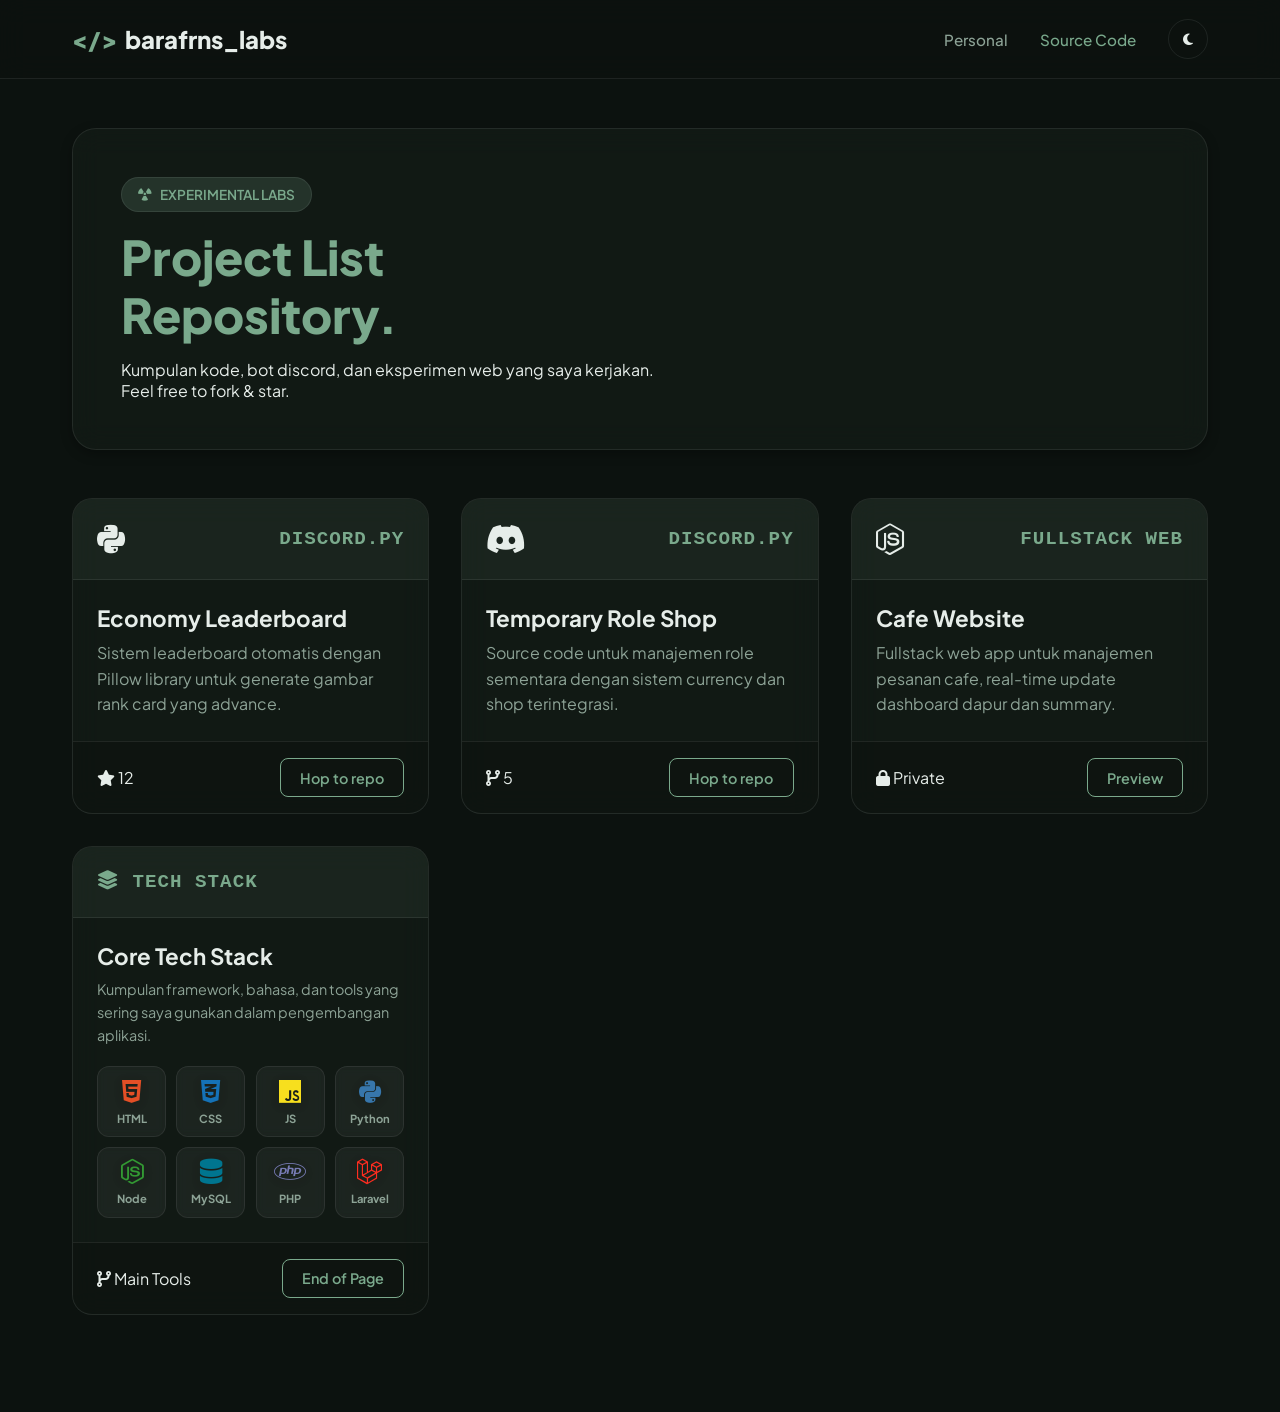
==== projects.html @ 6649ecc7 "update" ====
<!DOCTYPE html>
<html lang="en" data-theme="hulk">
<head>
    <meta charset="UTF-8">
    <meta name="viewport" content="width=device-width, initial-scale=1.0">
    <title>Projects | Barafrns</title>
    <link href="https://unpkg.com/aos@2.3.1/dist/aos.css" rel="stylesheet">
    <link href="https://cdnjs.cloudflare.com/ajax/libs/font-awesome/6.4.0/css/all.min.css" rel="stylesheet">
    <link href="https://fonts.googleapis.com/css2?family=Plus+Jakarta+Sans:wght@300;500;700;800&display=swap" rel="stylesheet">
    <link rel="stylesheet" href="./style.css">
</head>
<body>
    <div class="cursor-dot" data-cursor-dot></div>
    <div class="cursor-outline" data-cursor-outline></div>

    <nav id="navbar">
        <div class="nav-container">
            <a href="index.html" class="logo"><span class="logo-symbol">&lt;/&gt;</span> barafrns_labs</a>
            
            <div class="nav-right" id="nav-menu">
                <ul id="nav-links">
                    <li><a href="index.html" class="nav-link">Personal</a></li>
                    <li><a href="projects.html" class="nav-link active">Source Code</a></li>
                </ul>
                <button id="theme-toggle" class="theme-btn" aria-label="Toggle Theme" title="Ubah Tema">
                    <i class="fas fa-moon"></i>
                </button>
            </div>

            <button id="hamburger" aria-label="Menu">
                <i class="fas fa-bars"></i>
            </button>
        </div>
    </nav>

    <main>
        <section class="section projects-hero">
            <div class="project-header" data-aos="fade-down">
                <div class="status-badge hulk-badge">
                    <i class="fas fa-radiation"></i> EXPERIMENTAL LABS
                </div>
                <h1 class="hulk-title">Project List<br>Repository.</h1>
                <p>Kumpulan kode, bot discord, dan eksperimen web yang saya kerjakan. <br>Feel free to fork & star.</p>
            </div>

            <div class="code-grid">
                <div class="code-card" data-aos="fade-up" data-aos-delay="100">
                    <div class="code-header">
                        <i class="fab fa-python fa-2x"></i>
                        <span class="code-lang">DISCORD.PY</span>
                    </div>
                    <div class="code-body">
                        <h3>Economy Leaderboard</h3>
                        <p>Sistem leaderboard otomatis dengan Pillow library untuk generate gambar rank card yang advance.</p>
                    </div>
                    <div class="code-footer">
                        <span><i class="fas fa-star"></i> 12</span>
                        <a href="https://github.com/tfbarrr/Economy-leaderboard" class="btn-code">Hop to repo</a>
                    </div>
                </div>

                <div class="code-card" data-aos="fade-up" data-aos-delay="200">
                    <div class="code-header">
                        <i class="fab fa-discord fa-2x"></i>
                        <span class="code-lang">DISCORD.PY</span>
                    </div>
                    <div class="code-body">
                        <h3>Temporary Role Shop</h3>
                        <p>Source code untuk manajemen role sementara dengan sistem currency dan shop terintegrasi.</p>
                    </div>
                    <div class="code-footer">
                        <span><i class="fas fa-code-branch"></i> 5</span>
                        <a href="https://github.com/tfbarrr/Temprole-shop" class="btn-code">Hop to repo</a>
                    </div>
                </div>

                <div class="code-card" data-aos="fade-up" data-aos-delay="300">
                    <div class="code-header">
                        <i class="fab fa-node-js fa-2x"></i>
                        <span class="code-lang">FULLSTACK WEB</span>
                    </div>
                    <div class="code-body">
                        <h3>Cafe Website</h3>
                        <p>Fullstack web app untuk manajemen pesanan cafe, real-time update dashboard dapur dan summary.</p>
                    </div>
                    <div class="code-footer">
                        <span><i class="fas fa-lock"></i> Private</span>
                        <a href="https://staco.biz.id" class="btn-code">Preview</a>
                    </div>
                </div>

                <div class="code-card" data-aos="fade-up" data-aos-delay="400">
                    <div class="code-header">
                        <span class="code-lang"><i class="fas fa-layer-group"></i> TECH STACK</span>
                    </div>
                    <div class="code-body">
                        <h3>Core Tech Stack</h3>
                        <p style="font-size: 0.9rem; margin-bottom: 1.2rem;">Kumpulan framework, bahasa, dan tools yang sering saya gunakan dalam pengembangan aplikasi.</p>
                        
                        <div class="tech-grid">
                            <div class="tech-box" title="HTML5">
                                <i class="fab fa-html5" style="color: #e34f26;"></i>
                                <span>HTML</span>
                            </div>
                            <div class="tech-box" title="CSS3">
                                <i class="fab fa-css3-alt" style="color: #1572b6;"></i>
                                <span>CSS</span>
                            </div>
                            <div class="tech-box" title="JavaScript">
                                <i class="fab fa-js" style="color: #f7df1e;"></i>
                                <span>JS</span>
                            </div>
                            <div class="tech-box" title="Python">
                                <i class="fab fa-python" style="color: #3776ab;"></i>
                                <span>Python</span>
                            </div>
                            <div class="tech-box" title="Node.js">
                                <i class="fab fa-node-js" style="color: #339933;"></i>
                                <span>Node</span>
                            </div>
                            <div class="tech-box" title="MySQL">
                                <i class="fas fa-database" style="color: #00758f;"></i>
                                <span>MySQL</span>
                            </div>
                            <div class="tech-box" title="PHP">
                                <i class="fab fa-php" style="color: #777bb4;"></i>
                                <span>PHP</span>
                            </div>
                            <div class="tech-box" title="Laravel">
                                <i class="fab fa-laravel" style="color: #ff2d20;"></i>
                                <span>Laravel</span>
                            </div>
                        </div>
                    </div>
                    <div class="code-footer">
                        <span><i class="fas fa-code-branch"></i> Main Tools</span>
                        <a href="#" class="btn-code">End of Page</a>
                    </div>
                </div>
            </div>
        </section>
    </main>

    <script src="https://unpkg.com/aos@2.3.1/dist/aos.js"></script>
    <script src="./script.js"></script>
</body>
</html>
---- style.css ----
/* =========================================
   1. VARIABLES & THEMES (CALM NATURE & GLASS)
   ========================================= */
:root {
    --font-main: 'Plus Jakarta Sans', sans-serif;

    /* CALM NATURE LIGHT THEME */
    --bg-color: #f3f6f4; 
    --card-bg: rgba(255, 255, 255, 0.45); /* Glass Base */
    --nav-bg-top: rgba(243, 246, 244, 0.7);
    --nav-bg-scroll: rgba(255, 255, 255, 0.6);
    --text-primary: #24332c; 
    --text-secondary: #5a7065; 
    --accent-color: #4a7c60; /* Soft Leaf Green */
    --accent-hover: #375e48;
    --border-color: rgba(74, 124, 96, 0.18); 
    --cursor-hover-bg: rgba(74, 124, 96, 0.12);
    --shadow-sm: 0 4px 12px rgba(36, 51, 44, 0.04);
    --shadow-md: 0 12px 24px rgba(36, 51, 44, 0.08);
    --glass-blur: blur(14px);
}

/* DARK THEME (DEEP FOREST NIGHT) */
[data-theme="dark"] {
    --bg-color: #0c120f; 
    --card-bg: rgba(22, 32, 27, 0.55); /* Dark Glass */
    --nav-bg-top: rgba(12, 18, 15, 0.75);
    --nav-bg-scroll: rgba(22, 32, 27, 0.65);
    --text-primary: #e6ede9; 
    --text-secondary: #8da396; 
    --accent-color: #7aa98c; /* Sage Pastel */
    --accent-hover: #9bc2aa;
    --border-color: rgba(255, 255, 255, 0.08);
    --cursor-hover-bg: rgba(122, 169, 140, 0.15);
    --shadow-sm: 0 4px 12px rgba(0, 0, 0, 0.3);
    --shadow-md: 0 12px 24px rgba(0, 0, 0, 0.45);
}

/* EXPERIMENTAL MOSS THEME (PENGGANTI HULK) */
[data-theme="hulk"] {
    --bg-color: #060b08; 
    --card-bg: rgba(14, 26, 20, 0.5); 
    --nav-bg-top: rgba(6, 11, 8, 0.75);
    --nav-bg-scroll: rgba(14, 26, 20, 0.6);
    --text-primary: #d2e3d8;
    --text-secondary: #7fa18d;
    --accent-color: #96cfab; /* Emerald Mist */
    --accent-hover: #b4dfc4;
    --border-color: rgba(150, 207, 171, 0.15);
    --cursor-hover-bg: rgba(150, 207, 171, 0.15);
    --shadow-sm: 0 0 15px rgba(150, 207, 171, 0.08);
    --shadow-md: 0 0 30px rgba(150, 207, 171, 0.15);
}

/* =========================================
   2. RESET & BASE STYLES
   ========================================= */
* { margin: 0; padding: 0; box-sizing: border-box; cursor: none !important; }

html { scroll-behavior: smooth; }

body {
    background-color: var(--bg-color);
    color: var(--text-primary);
    font-family: var(--font-main);
    transition: background-color 0.3s ease, color 0.3s ease;
    overflow-x: hidden;
}

/* =========================================
   3. CUSTOM CURSOR (FIXED BUG)
   ========================================= */
.cursor-dot, .cursor-outline {
    position: fixed; top: 0; left: 0;
    transform: translate(-50%, -50%);
    border-radius: 50%; z-index: 9999;
    pointer-events: none;
    opacity: 0; /* Menghilangkan flash bug di awal */
    transition: opacity 0.3s ease, width 0.25s ease, height 0.25s ease, background-color 0.25s ease, transform 0.25s ease;
}
.cursor-dot { width: 8px; height: 8px; background-color: var(--accent-color); }
.cursor-outline {
    width: 36px; height: 36px;
    border: 1.5px solid var(--text-secondary);
}

/* State Hover yang dipicu Class JS */
.cursor-outline.cursor-hover {
    width: 55px;
    height: 55px;
    background-color: var(--cursor-hover-bg);
    border-color: transparent;
}
.cursor-dot.cursor-hover {
    transform: translate(-50%, -50%) scale(0.5);
    background-color: var(--accent-color);
}

/* =========================================
   4. NAVBAR (GLASS THEMED)
   ========================================= */
nav {
    position: fixed; top: 0; width: 100%; z-index: 100;
    backdrop-filter: var(--glass-blur);
    -webkit-backdrop-filter: var(--glass-blur);
    background: var(--nav-bg-top); 
    border-bottom: 1px solid var(--border-color);
    padding: 1.2rem 0;
    transition: all 0.3s ease;
}

.nav-container {
    max-width: 1200px; margin: 0 auto; padding: 0 2rem;
    display: flex; justify-content: space-between; align-items: center;
}

.logo {
    font-weight: 800; font-size: 1.5rem; text-decoration: none;
    color: var(--text-primary); display: flex; align-items: center; gap: 0.5rem;
}
.logo-symbol { color: var(--accent-color); }

.nav-right { display: flex; align-items: center; gap: 2rem; }
#nav-links { list-style: none; display: flex; gap: 2rem; }

.nav-link {
    text-decoration: none; color: var(--text-secondary);
    font-weight: 500; transition: color 0.3s;
    font-size: 0.95rem;
}
.nav-link:hover, .nav-link.active { color: var(--accent-color); }

#theme-toggle {
    background: none; border: 1px solid var(--border-color);
    color: var(--text-primary); padding: 0.5rem; border-radius: 50%;
    width: 40px; height: 40px; display: grid; place-items: center;
    transition: all 0.3s;
}
#theme-toggle:hover { 
    background: var(--accent-color); 
    color: var(--bg-color); 
    border-color: var(--accent-color); 
}

/* =========================================
   5. HERO SECTION (BENTO GRID GLASS EFFECT)
   ========================================= */
.hero-section {
    min-height: 100vh; 
    padding: 8rem 2rem 4rem;
    max-width: 1200px; 
    margin: 0 auto;
    display: flex; 
    align-items: center;
}

.bento-grid {
    display: grid;
    grid-template-columns: 1.5fr 1fr 1fr;
    grid-template-rows: 320px 220px;
    gap: 1.5rem; 
    width: 100%;
}

.bento-item {
    background: var(--card-bg); 
    backdrop-filter: var(--glass-blur);
    -webkit-backdrop-filter: var(--glass-blur);
    border-radius: 24px;
    padding: 2rem; 
    border: 1px solid var(--border-color);
    box-shadow: var(--shadow-sm); 
    position: relative; 
    overflow: hidden;
    transition: transform 0.4s cubic-bezier(0.2, 0.8, 0.2, 1), border-color 0.3s, box-shadow 0.3s;
}

.bento-item:hover {
    transform: translateY(-5px); 
    box-shadow: var(--shadow-md);
    border-color: var(--accent-color);
}

/* Grid Assignments */
.intro-card { grid-column: 1 / 2; grid-row: 1 / 3; display: flex; flex-direction: column; justify-content: space-between; }
.photo-card { grid-column: 2 / 3; grid-row: 1 / 2; padding: 0; }
.social-card { grid-column: 3 / 4; grid-row: 1 / 2; display: flex; flex-direction: column; justify-content: space-between; background: var(--accent-color); border: none; }
.map-card { grid-column: 2 / 4; grid-row: 2 / 3; display: flex; align-items: center; justify-content: center; background-image: url('https://upload.wikimedia.org/wikipedia/commons/e/ec/World_map_blank_without_borders.svg'); background-size: cover; background-position: center; filter: grayscale(1) opacity(0.25); }
[data-theme="dark"] .map-card { filter: invert(1) grayscale(1) opacity(0.15); }

/* Card Contents */
.status-badge {
    display: inline-flex; align-items: center; gap: 0.5rem;
    background: rgba(74, 124, 96, 0.15); color: var(--text-primary);
    padding: 0.5rem 1rem; border-radius: 20px; 
    font-size: 0.85rem; font-weight: 600;
    width: fit-content; margin-bottom: 1rem; 
    border: 1px solid var(--border-color);
}
.pulse-dot { width: 8px; height: 8px; background: var(--accent-color); border-radius: 50%; animation: pulse 2s infinite; }
@keyframes pulse { 0% { box-shadow: 0 0 0 0 rgba(122, 169, 140, 0.7); } 70% { box-shadow: 0 0 0 10px rgba(122, 169, 140, 0); } 100% { box-shadow: 0 0 0 0 rgba(122, 169, 140, 0); } }

.intro-card h1 { font-size: clamp(2.5rem, 4vw, 3.5rem); line-height: 1.1; margin-bottom: 1rem; font-weight: 800; color: var(--text-primary); }
.intro-card p { color: var(--text-secondary); font-size: 1.1rem; line-height: 1.6; }

.profile-img { width: 100%; height: 100%; object-fit: cover; transition: 0.5s; }
.photo-card:hover .profile-img { transform: scale(1.05); }
.overlay-info { position: absolute; bottom: 0; left: 0; width: 100%; padding: 1.5rem; background: linear-gradient(to top, rgba(0,0,0,0.8), transparent); color: #fff; }

.social-links { display: flex; gap: 1rem; }
.social-btn { font-size: 2rem; color: #fff !important; opacity: 0.8; transition: 0.3s; }
.social-btn:hover { opacity: 1; transform: scale(1.1); }
.stat-box { text-align: right; color: #fff !important; }
.stat-box .number { display: block; font-size: 3.5rem; font-weight: 800; line-height: 1; }

.map-content { 
    background: var(--card-bg); 
    backdrop-filter: var(--glass-blur);
    -webkit-backdrop-filter: var(--glass-blur);
    padding: 1rem 2rem; border-radius: 50px; display: flex; align-items: center; gap: 1rem; box-shadow: var(--shadow-md); border: 1px solid var(--border-color); font-weight: 600; 
}

/* =========================================
   6. BIODATA SECTION (GLASS EFFECT)
   ========================================= */
.section { max-width: 1200px; margin: 0 auto; padding: 4rem 2rem 6rem; }
.section-title { font-size: 2.5rem; margin-bottom: 3rem; color: var(--text-primary); position: relative; display: inline-block; }
.section-title::after { content: ''; position: absolute; bottom: -5px; left: 0; width: 50%; height: 4px; background: var(--accent-color); border-radius: 2px; }

.biodata-grid {
    display: grid;
    grid-template-columns: repeat(auto-fit, minmax(300px, 1fr));
    gap: 1.5rem;
    width: 100%;
}

.bio-item {
    background: var(--card-bg);
    backdrop-filter: var(--glass-blur);
    -webkit-backdrop-filter: var(--glass-blur);
    padding: 2.5rem 2rem;
    border-radius: 24px;
    border: 1px solid var(--border-color);
    transition: all 0.3s ease;
    display: flex;
    flex-direction: column;
    justify-content: center;
    position: relative;
    overflow: hidden;
}

.bio-item:hover {
    border-color: var(--accent-color);
    transform: translateY(-5px);
    box-shadow: var(--shadow-md);
}

.bio-icon { font-size: 2rem; color: var(--accent-color); margin-bottom: 1rem; }
.bio-label { color: var(--text-secondary); font-size: 0.85rem; text-transform: uppercase; letter-spacing: 2px; margin-bottom: 0.5rem; font-weight: 700; }
.bio-value { font-size: 1.5rem; font-weight: 800; color: var(--text-primary); }

.education-timeline {
    border-left: 2px solid var(--border-color);
    padding-left: 2rem;
    margin-top: 1.5rem;
    margin-left: 0.5rem;
}

.edu-item { position: relative; margin-bottom: 2rem; }
.edu-item:last-child { margin-bottom: 0; }
.edu-item::before {
    content: ''; position: absolute; left: -2.65rem; top: 0.3rem;
    width: 14px; height: 14px;
    background: var(--accent-color);
    border-radius: 50%;
    outline: 6px solid var(--bg-color);
}

.edu-year { color: var(--accent-color); font-weight: 700; font-size: 0.9rem; margin-bottom: 0.2rem; }
.edu-degree { font-size: 1.1rem; font-weight: 700; color: var(--text-primary); margin-bottom: 0.2rem; }
.edu-school { color: var(--text-secondary); font-size: 0.95rem; }

.social-mini-btn {
    width: 40px; height: 40px;
    border-radius: 50%;
    border: 1px solid var(--border-color);
    display: flex; align-items: center; justify-content: center;
    color: var(--text-secondary);
    transition: 0.3s;
}
.social-mini-btn:hover { background: var(--accent-color); color: var(--bg-color); border-color: var(--accent-color); }

/* PROJECT PAGE STYLES */
.code-grid { display: grid; grid-template-columns: repeat(auto-fill, minmax(320px, 1fr)); gap: 2rem; width: 100%; }
.code-card {
    background: var(--card-bg);
    backdrop-filter: var(--glass-blur);
    -webkit-backdrop-filter: var(--glass-blur);
    border-radius: 20px; border: 1px solid var(--border-color);
    overflow: hidden; transition: all 0.4s ease; display: flex; flex-direction: column;
}
.code-card:hover { transform: translateY(-10px); border-color: var(--accent-color); box-shadow: var(--shadow-md); }
.code-header { 
    padding: 1.5rem; 
    background: rgba(122, 169, 140, 0.08); 
    display: flex; justify-content: space-between; align-items: center; 
    border-bottom: 1px solid var(--border-color);
}
.code-lang { font-family: monospace; color: var(--accent-color); font-weight: bold; font-size: 1.2rem; letter-spacing: 1px; }
.code-body { padding: 1.5rem; flex-grow: 1; }
.code-body h3 { font-size: 1.4rem; margin-bottom: 0.5rem; color: var(--text-primary); }
.code-body p { color: var(--text-secondary); font-size: 1rem; line-height: 1.6; }
.code-footer { padding: 1rem 1.5rem; border-top: 1px solid var(--border-color); display: flex; justify-content: space-between; align-items: center; background: rgba(0,0,0,0.03); }
[data-theme="dark"] .code-footer { background: rgba(0,0,0,0.2); }

.btn-code {
    padding: 0.6rem 1.2rem; background: transparent; border: 1px solid var(--accent-color);
    color: var(--accent-color); border-radius: 8px; text-decoration: none; font-weight: 600;
    transition: 0.3s; font-size: 0.9rem;
}
.btn-code:hover { background: var(--accent-color); color: var(--bg-color); }

/* FOOTER DAN RESPONSIVE */
footer { padding: 3rem 0; text-align: center; border-top: 1px solid var(--border-color); margin-top: auto; color: var(--text-secondary); }

@media (max-width: 900px) {
    .bento-grid { grid-template-columns: 1fr; grid-template-rows: auto; gap: 1rem; }
    .intro-card, .photo-card, .social-card, .map-card { grid-column: 1 / -1; grid-row: auto; }
    .hero-section { padding: 6rem 1.5rem 3rem; }
    .nav-right { display: none; } 
    .biodata-grid { grid-template-columns: 1fr; }
    .bio-item[style*="span 2"] { grid-column: auto !important; }
}

/* NAVBAR */
#hamburger {
    display: none; background: none; border: none;
    color: var(--text-primary); font-size: 1.5rem; z-index: 102;
}

@media (max-width: 900px) {
    #hamburger { display: block; }
    .nav-right {
        display: flex !important; position: fixed; top: 0; right: -100%; 
        width: 75%; height: 100vh; background: var(--nav-bg-scroll);
        backdrop-filter: var(--glass-blur); -webkit-backdrop-filter: var(--glass-blur);
        flex-direction: column; justify-content: center; align-items: center; gap: 2rem;
        transition: 0.4s cubic-bezier(0.4, 0, 0.2, 1); box-shadow: -5px 0 15px rgba(0,0,0,0.2); z-index: 101;
    }
    .nav-right.active { right: 0; }
    #nav-links { flex-direction: column; align-items: center; gap: 2.5rem; font-size: 1.2rem; }
}

/* HERO SECTION */
.projects-hero { padding-top: 8rem; min-height: auto; }
.project-header {
    background: var(--card-bg); backdrop-filter: var(--glass-blur); -webkit-backdrop-filter: var(--glass-blur);
    border-radius: 24px; padding: 3rem; border: 1px solid var(--border-color);
    box-shadow: var(--shadow-sm); margin-bottom: 3rem; position: relative; overflow: hidden; transition: all 0.3s ease;
}
.project-header:hover { border-color: var(--accent-color); box-shadow: var(--shadow-md); transform: translateY(-5px); }
.project-header h1 { font-size: clamp(2rem, 4vw, 3rem); margin-bottom: 1rem; font-weight: 800; line-height: 1.2; }

.hulk-badge {
    background: rgba(150, 207, 171, 0.15) !important; 
    color: var(--accent-color) !important; 
    border: 1px solid var(--border-color) !important; 
}
.hulk-title { color: var(--accent-color) !important; }

@media (max-width: 768px) {
    .project-header { padding: 2rem; text-align: center; }
    .projects-hero { padding-top: 6rem; }
    .code-grid { grid-template-columns: 1fr; }
}

/* TS GRID */
.tech-grid {
    display: grid;
    grid-template-columns: repeat(4, 1fr);
    gap: 0.65rem;
    margin-top: 1rem;
}

.tech-box {
    background: rgba(255, 255, 255, 0.04);
    backdrop-filter: blur(4px);
    -webkit-backdrop-filter: blur(4px);
    border: 1px solid var(--border-color);
    border-radius: 12px;
    padding: 0.7rem 0.4rem;
    display: flex;
    flex-direction: column;
    align-items: center;
    justify-content: center;
    gap: 0.4rem;
    transition: all 0.3s cubic-bezier(0.25, 0.8, 0.25, 1);
}

[data-theme="light"] .tech-box {
    background: rgba(0, 0, 0, 0.03);
}

.tech-box i {
    font-size: 1.6rem;
    filter: drop-shadow(0 2px 4px rgba(0,0,0,0.15));
    transition: transform 0.3s cubic-bezier(0.175, 0.885, 0.32, 1.275);
}

.tech-box span {
    font-size: 0.7rem;
    font-weight: 700;
    color: var(--text-secondary);
    transition: color 0.3s;
}

/* Hover Effect Grid Box */
.tech-box:hover {
    border-color: var(--accent-color);
    background: var(--cursor-hover-bg);
    transform: translateY(-3px);
    box-shadow: var(--shadow-sm);
}

.tech-box:hover i {
    transform: scale(1.15);
}

.tech-box:hover span {
    color: var(--text-primary);
}

/* Tombol Mode di Dalam Card Header */
.nav-theme-toggle {
    background: transparent;
    border: none;
    color: var(--text-primary);
    cursor: pointer;
    font-family: inherit;
    font-size: 0.95rem;
    font-weight: 500;
    display: flex;
    align-items: center;
    gap: 0.5rem;
    padding: 0.5rem 1rem;
    transition: color 0.3s ease;
}

.nav-theme-toggle:hover {
    color: var(--accent-color);
}

/* Responsive adjustment untuk layar kecil */
@media (max-width: 400px) {
    .tech-grid {
        grid-template-columns: repeat(3, 1fr);
    }
}
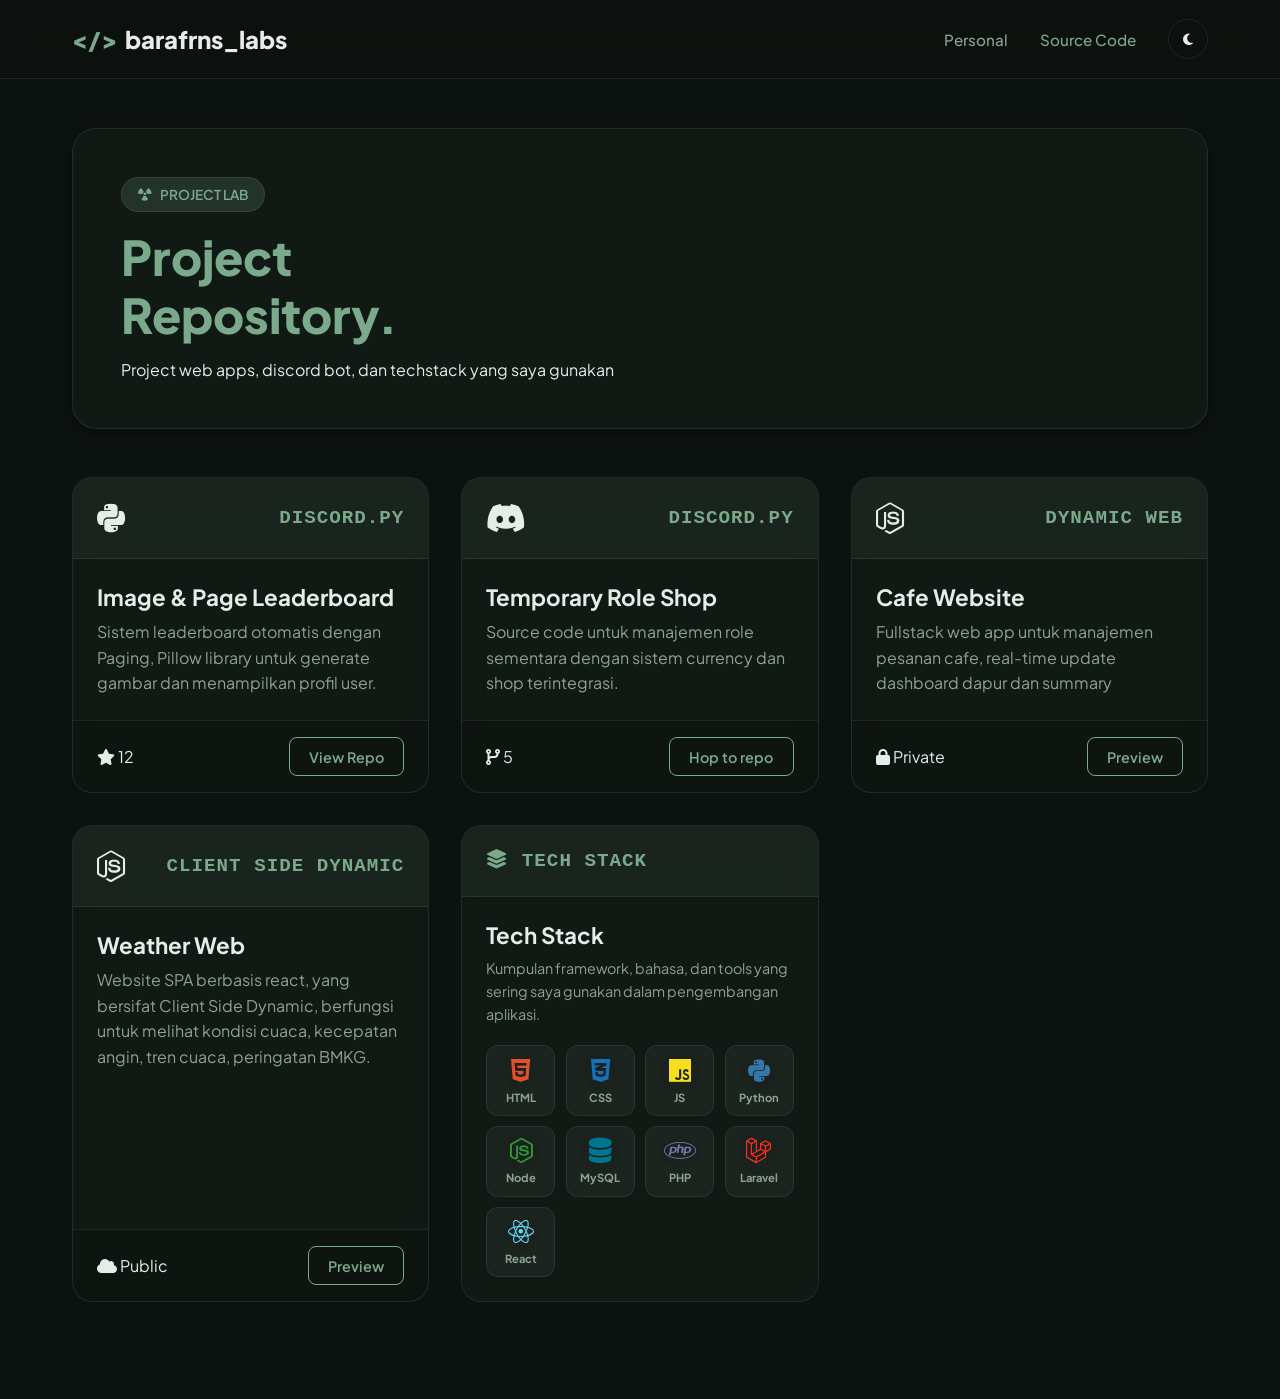
==== commit 8b124bfa: "Revise project details and add new entries Updated project descriptions and added new project entrie" ====
--- a/projects.html
+++ b/projects.html
@@ -37,10 +37,10 @@
         <section class="section projects-hero">
             <div class="project-header" data-aos="fade-down">
                 <div class="status-badge hulk-badge">
-                    <i class="fas fa-radiation"></i> EXPERIMENTAL LABS
+                    <i class="fas fa-radiation"></i> PROJECT LAB
                 </div>
-                <h1 class="hulk-title">Project List<br>Repository.</h1>
-                <p>Kumpulan kode, bot discord, dan eksperimen web yang saya kerjakan. <br>Feel free to fork & star.</p>
+                <h1 class="hulk-title">Project<br>Repository.</h1>
+                <p>Project web apps, discord bot, dan techstack yang saya gunakan</p>
             </div>
 
             <div class="code-grid">
@@ -50,12 +50,12 @@
                         <span class="code-lang">DISCORD.PY</span>
                     </div>
                     <div class="code-body">
-                        <h3>Economy Leaderboard</h3>
-                        <p>Sistem leaderboard otomatis dengan Pillow library untuk generate gambar rank card yang advance.</p>
+                        <h3>Image & Page Leaderboard</h3>
+                        <p>Sistem leaderboard otomatis dengan Paging, Pillow library untuk generate gambar dan menampilkan profil user.</p>
                     </div>
                     <div class="code-footer">
                         <span><i class="fas fa-star"></i> 12</span>
-                        <a href="https://github.com/tfbarrr/Economy-leaderboard" class="btn-code">Hop to repo</a>
+                        <a href="https://github.com/tfbarrr/Economy-leaderboard" class="btn-code">View Repo</a>
                     </div>
                 </div>
 
@@ -77,15 +77,30 @@
                 <div class="code-card" data-aos="fade-up" data-aos-delay="300">
                     <div class="code-header">
                         <i class="fab fa-node-js fa-2x"></i>
-                        <span class="code-lang">FULLSTACK WEB</span>
+                        <span class="code-lang">DYNAMIC WEB</span>
                     </div>
                     <div class="code-body">
                         <h3>Cafe Website</h3>
-                        <p>Fullstack web app untuk manajemen pesanan cafe, real-time update dashboard dapur dan summary.</p>
+                        <p>Fullstack web app untuk manajemen pesanan cafe, real-time update dashboard dapur dan summary</p>
                     </div>
                     <div class="code-footer">
                         <span><i class="fas fa-lock"></i> Private</span>
-                        <a href="https://staco.biz.id" class="btn-code">Preview</a>
+                        <a href="https://baraafrns.github.io/stacoffee.github.io/" class="btn-code">Preview</a>
+                    </div>
+                </div>
+
+                <div class="code-card" data-aos="fade-up" data-aos-delay="300">
+                    <div class="code-header">
+                        <i class="fab fa-node-js fa-2x"></i>
+                        <span class="code-lang">CLIENT SIDE DYNAMIC</span>
+                    </div>
+                    <div class="code-body">
+                        <h3>Weather Web</h3>
+                        <p>Website SPA berbasis react, yang bersifat Client Side Dynamic, berfungsi untuk melihat kondisi cuaca, kecepatan angin, tren cuaca, peringatan BMKG.</p>
+                    </div>
+                    <div class="code-footer">
+                        <span><i class="fas fa-cloud"></i> Public</span>
+                        <a href="https://bmkg-nu.vercel.app/" class="btn-code">Preview</a>
                     </div>
                 </div>
 
@@ -94,7 +109,7 @@
                         <span class="code-lang"><i class="fas fa-layer-group"></i> TECH STACK</span>
                     </div>
                     <div class="code-body">
-                        <h3>Core Tech Stack</h3>
+                        <h3>Tech Stack</h3>
                         <p style="font-size: 0.9rem; margin-bottom: 1.2rem;">Kumpulan framework, bahasa, dan tools yang sering saya gunakan dalam pengembangan aplikasi.</p>
                         
                         <div class="tech-grid">
@@ -130,11 +145,11 @@
                                 <i class="fab fa-laravel" style="color: #ff2d20;"></i>
                                 <span>Laravel</span>
                             </div>
+                            <div class="tech-box" title="React">
+                                <i class="fab fa-react" style="color: #61dbfb;"></i>
+                                <span>React</span>
+                            </div>
                         </div>
-                    </div>
-                    <div class="code-footer">
-                        <span><i class="fas fa-code-branch"></i> Main Tools</span>
-                        <a href="#" class="btn-code">End of Page</a>
                     </div>
                 </div>
             </div>
@@ -144,4 +159,4 @@
     <script src="https://unpkg.com/aos@2.3.1/dist/aos.js"></script>
     <script src="./script.js"></script>
 </body>
-</html>+</html>
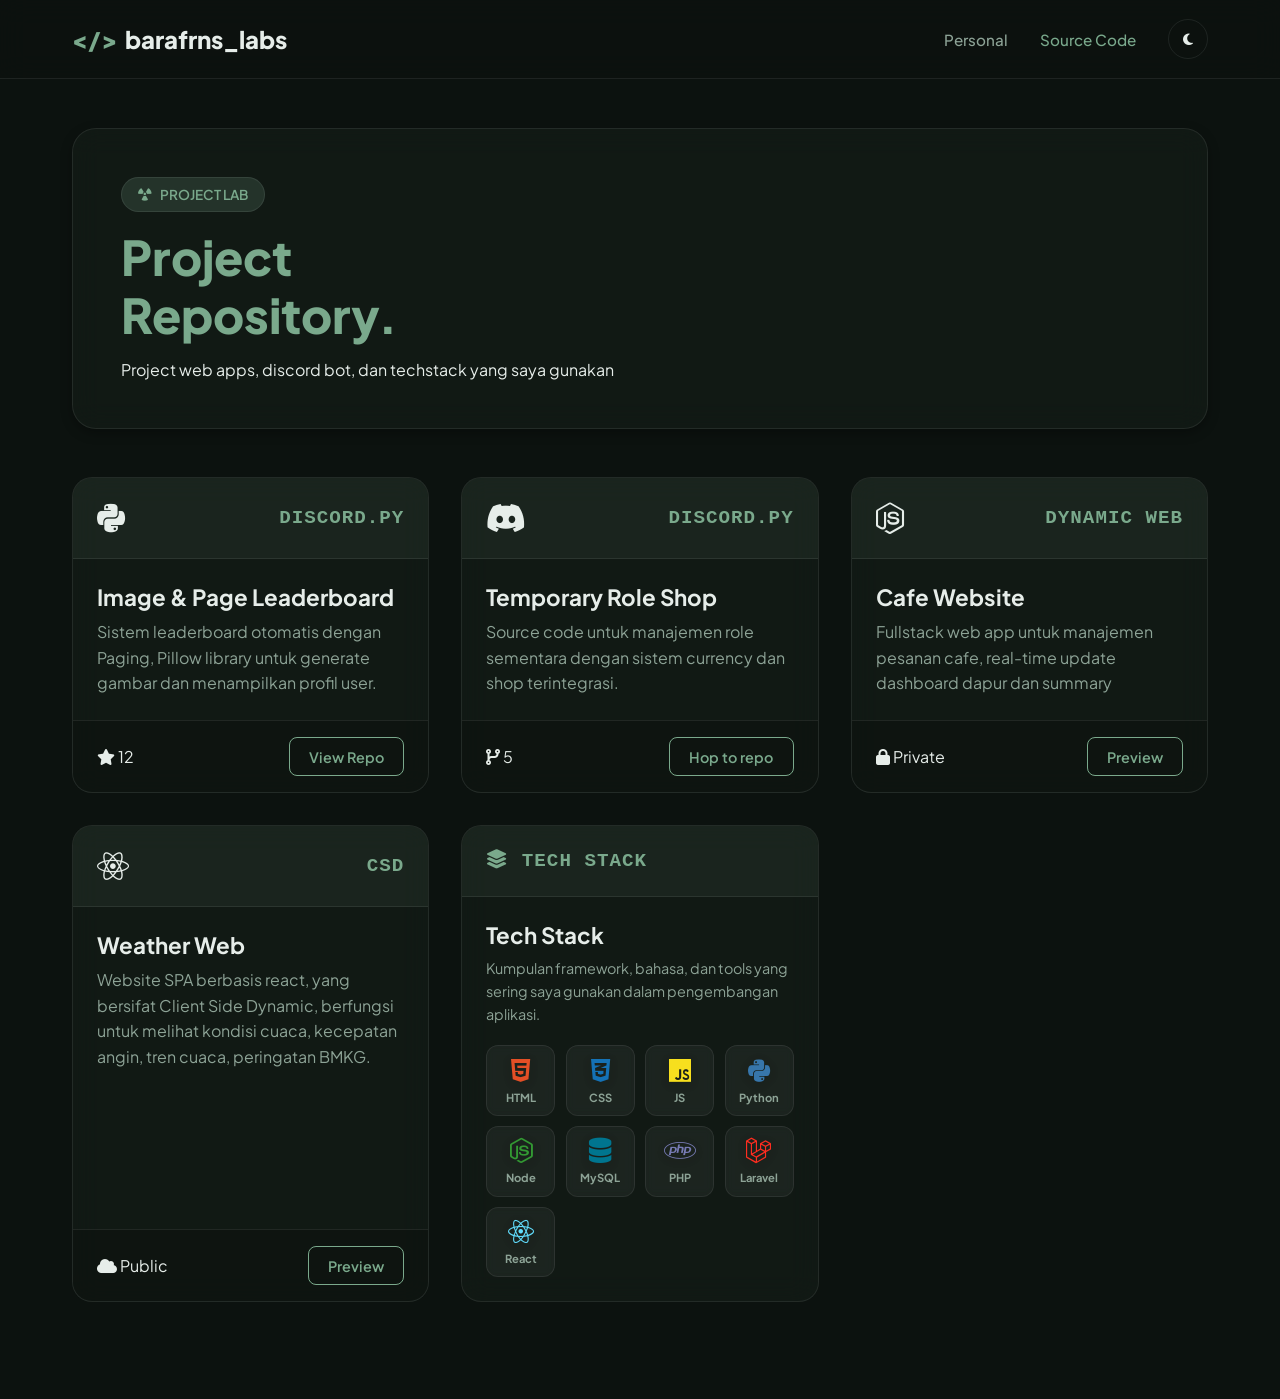
==== commit 35b69094: "Fix HTML entity encoding in projects.html" ====
--- a/projects.html
+++ b/projects.html
@@ -91,8 +91,8 @@
 
                 <div class="code-card" data-aos="fade-up" data-aos-delay="300">
                     <div class="code-header">
-                        <i class="fab fa-node-js fa-2x"></i>
-                        <span class="code-lang">CLIENT SIDE DYNAMIC</span>
+                        <i class="fab fa-react fa-2x"></i>
+                        <span class="code-lang">CSD</span>
                     </div>
                     <div class="code-body">
                         <h3>Weather Web</h3>
